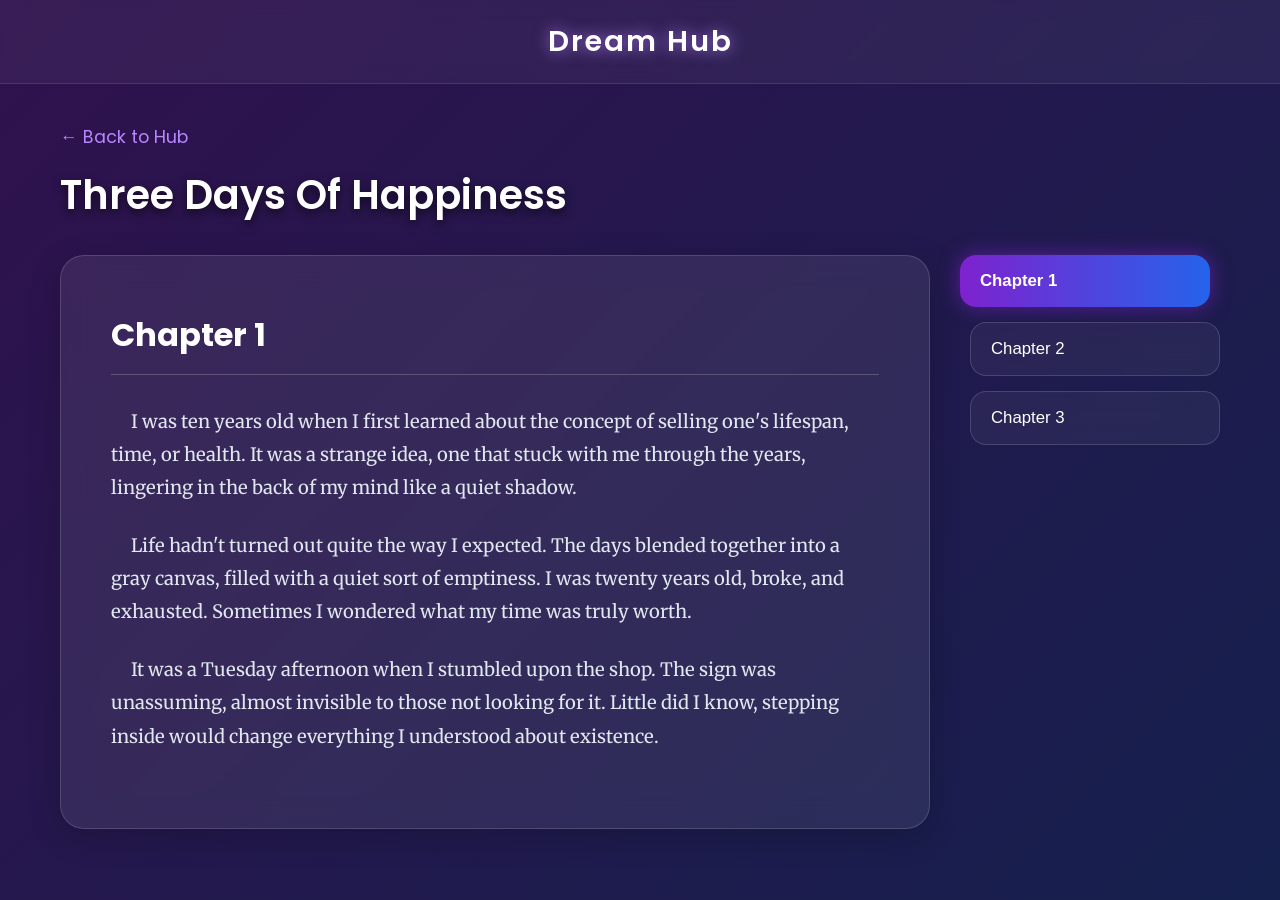
==== reader.html @ bf65afce "Add files via upload reader uploaded" ====
<!DOCTYPE html>
<html lang="en">
<head>
    <meta charset="UTF-8">
    <meta name="viewport" content="width=device-width, initial-scale=1.0">
    <title>Reader - Dream Hub</title>
    <!-- Link to external CSS file -->
    <link rel="stylesheet" href="reader.css">
</head>
<body>
    <!-- Background layers from Dream Hub -->
    <div class="background"></div>
    <div class="rain-container" id="rain-container"></div>

    <!-- Navigation Bar -->
    <nav class="navbar">
        <div class="logo">Dream Hub</div>
    </nav>

    <!-- Main Reader Area -->
    <main class="reader-container">
        <!-- Header Section -->
        <header class="reader-header">
            <a href="index.html" class="back-btn">← Back to Hub</a>
            <h1 class="book-title">Three Days Of Happiness</h1>
        </header>

        <!-- Content and Sidebar -->
        <div class="content-wrapper">
            <!-- Glassmorphic Reading Card -->
            <article class="reading-card">
                <div id="chapter-content">
                    <!-- Chapter text will be injected here by JavaScript -->
                </div>
            </article>

            <!-- Vertical Chapter Selector -->
            <aside class="chapter-selector">
                <button class="chapter-btn active" data-chapter="1">Chapter 1</button>
                <button class="chapter-btn" data-chapter="2">Chapter 2</button>
                <button class="chapter-btn" data-chapter="3">Chapter 3</button>
            </aside>
        </div>
    </main>

    <!-- Link to external JS file -->
    <script src="reader.js"></script>
</body>
</html>
---- reader.css ----
/* Import Fonts: Poppins for UI, Merriweather for cozy reading */
@import url('https://fonts.googleapis.com/css2?family=Poppins:wght@300;400;600&family=Merriweather:wght@300;400;700&display=swap');

/* Global Reset */
* {
    margin: 0;
    padding: 0;
    box-sizing: border-box;
}

body {
    background-color: #0b0710;
    color: #ffffff;
    font-family: 'Poppins', sans-serif;
    overflow-x: hidden;
    position: relative;
    min-height: 100vh;
    display: flex;
    flex-direction: column;
}

/* Background & Dreamy Aesthetic */
.background {
    position: fixed;
    top: 0; left: 0; width: 100%; height: 100%;
    background: #1a1025; /* Fallback solid color */
    z-index: -2;
}

body::before {
    content: '';
    position: fixed;
    top: 0; left: 0; width: 100%; height: 100%;
    background: linear-gradient(135deg, rgba(62, 18, 104, 0.6) 0%, rgba(18, 43, 104, 0.6) 100%);
    z-index: -1;
}

/* Rain container (retained for atmosphere, optional to add JS rain) */
.rain-container {
    position: fixed;
    top: 0; left: 0; width: 100%; height: 100%;
    pointer-events: none;
    z-index: 0;
}

/* Navigation */
.navbar {
    padding: 20px 40px;
    display: flex;
    justify-content: center;
    background: rgba(255, 255, 255, 0.05);
    backdrop-filter: blur(10px);
    -webkit-backdrop-filter: blur(10px);
    border-bottom: 1px solid rgba(255, 255, 255, 0.1);
    position: sticky;
    top: 0;
    z-index: 10;
}

.logo {
    font-size: 1.8rem;
    font-weight: 600;
    letter-spacing: 2px;
    text-shadow: 0 0 15px rgba(184, 134, 255, 0.8);
}

/* Reader Layout */
.reader-container {
    flex: 1;
    max-width: 1200px;
    margin: 0 auto;
    padding: 40px 20px;
    width: 100%;
    display: flex;
    flex-direction: column;
    z-index: 1;
    position: relative;
}

.reader-header {
    margin-bottom: 30px;
}

.back-btn {
    display: inline-block;
    color: #b886ff;
    text-decoration: none;
    font-size: 1.1rem;
    margin-bottom: 15px;
    transition: text-shadow 0.3s ease;
}

.back-btn:hover {
    text-shadow: 0 0 10px rgba(184, 134, 255, 0.8);
}

.book-title {
    font-size: 2.5rem;
    font-weight: 600;
    text-shadow: 0 4px 10px rgba(0,0,0,0.6);
}

/* Main Content Area */
.content-wrapper {
    display: flex;
    gap: 40px;
    align-items: flex-start;
}

/* Glassmorphic Reading Card */
.reading-card {
    flex: 1; /* Takes up remaining space */
    background: rgba(255, 255, 255, 0.08);
    backdrop-filter: blur(16px);
    -webkit-backdrop-filter: blur(16px);
    border: 1px solid rgba(255, 255, 255, 0.15);
    border-radius: 24px;
    padding: 50px;
    box-shadow: 0 8px 32px rgba(0, 0, 0, 0.2);
    min-height: 60vh;
}

/* Typography for Reading */
#chapter-content {
    font-family: 'Merriweather', serif; /* Serif font for comfortable reading */
    font-size: 1.15rem;
    line-height: 1.8;
    color: #e2e8f0;
    transition: opacity 0.3s ease-in-out;
}

#chapter-content h2 {
    font-family: 'Poppins', sans-serif;
    font-size: 2rem;
    margin-bottom: 30px;
    color: #ffffff;
    border-bottom: 1px solid rgba(255, 255, 255, 0.2);
    padding-bottom: 10px;
}

#chapter-content p {
    margin-bottom: 25px;
    text-indent: 20px; /* Classic novel feel */
}

/* Chapter Selector (Right Side) */
.chapter-selector {
    display: flex;
    flex-direction: column;
    gap: 15px;
    width: 250px;
    position: sticky;
    top: 100px; /* Stays in view while scrolling */
}

/* Transparent glass style for inactive */
.chapter-btn {
    background: rgba(255, 255, 255, 0.05);
    backdrop-filter: blur(10px);
    -webkit-backdrop-filter: blur(10px);
    border: 1px solid rgba(255, 255, 255, 0.15);
    border-radius: 16px;
    padding: 16px 20px;
    color: #fff;
    font-size: 1.05rem;
    text-align: left;
    cursor: pointer;
    transition: all 0.3s ease;
}

.chapter-btn:hover {
    background: rgba(255, 255, 255, 0.12);
    transform: translateX(-5px);
}

/* Glowing blue-purple gradient for active */
.chapter-btn.active {
    background: linear-gradient(90deg, #7e22ce, #2563eb);
    border: none;
    box-shadow: 0 0 20px rgba(126, 34, 206, 0.6);
    font-weight: 600;
    transform: translateX(-10px);
}

/* Mobile Responsive Layout */
@media (max-width: 900px) {
    .content-wrapper {
        flex-direction: column; /* Stacks vertically */
    }
    
    .chapter-selector {
        width: 100%;
        position: static;
        flex-direction: row;
        flex-wrap: wrap;
        justify-content: center;
        order: 2; /* Moves chapters below the reading text */
        margin-top: 20px;
    }
    
    .chapter-btn {
        flex: 1;
        min-width: 120px;
        text-align: center;
    }
    
    .chapter-btn:hover, .chapter-btn.active {
        transform: translateY(-5px); /* Vertical pop instead of horizontal on mobile */
    }
    
    .reading-card {
        padding: 30px 20px;
        order: 1; /* Keeps reading text above chapters */
    }
    
    .book-title {
        font-size: 2rem;
    }
}
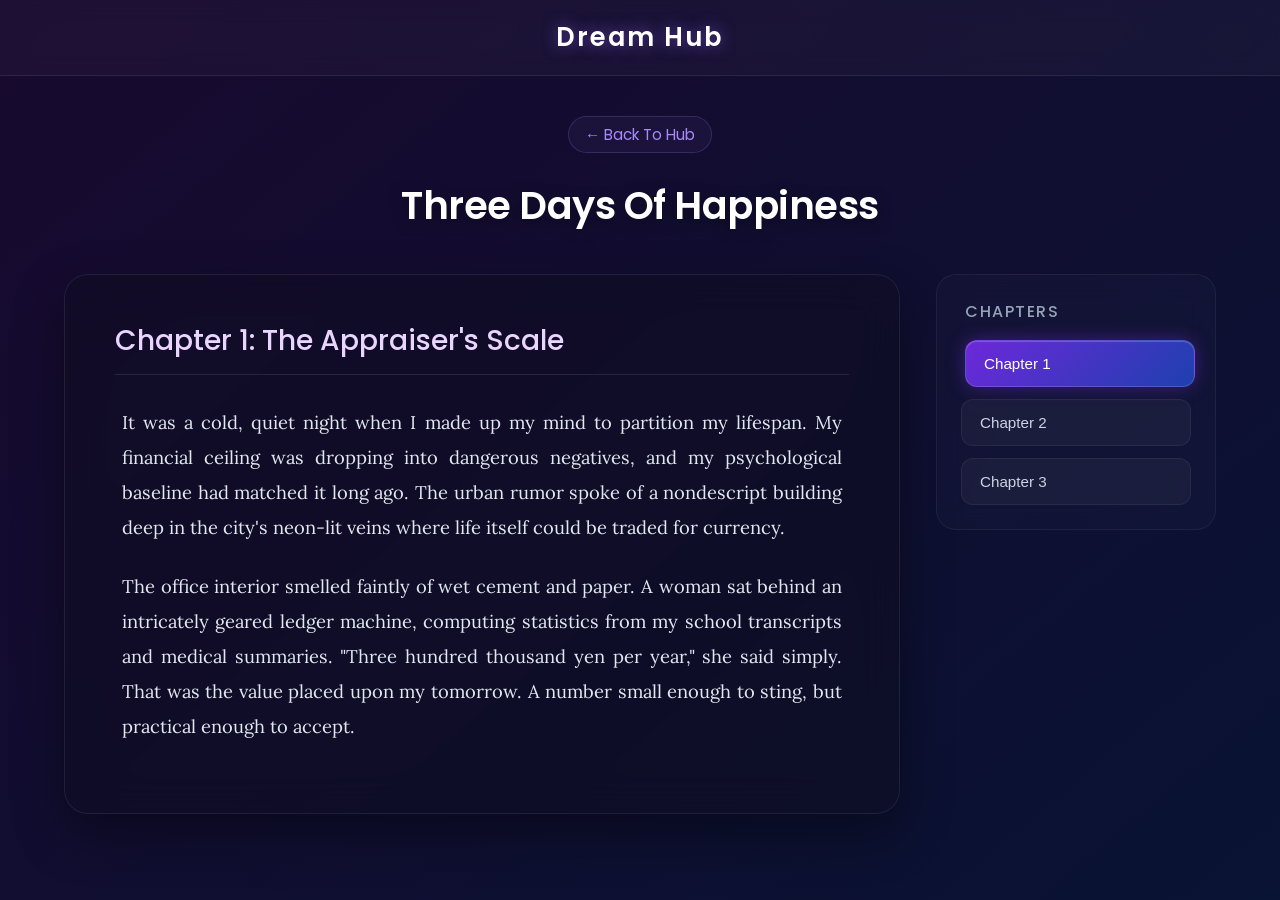
==== commit e7cce095: "Add files via upload Replacing OLD" ====
--- a/reader.html
+++ b/reader.html
@@ -3,47 +3,52 @@
 <head>
     <meta charset="UTF-8">
     <meta name="viewport" content="width=device-width, initial-scale=1.0">
-    <title>Reader - Dream Hub</title>
-    <!-- Link to external CSS file -->
+    <title>Dream Hub - Reader</title>
+    <!-- Link to external CSS file for the reader page -->
     <link rel="stylesheet" href="reader.css">
 </head>
 <body>
-    <!-- Background layers from Dream Hub -->
-    <div class="background"></div>
-    <div class="rain-container" id="rain-container"></div>
+    <!-- Immersive full-screen background image and rain layers -->
+    <div class="background-overlay"></div>
+    <div class="rain-container" id="rain-layer"></div>
 
-    <!-- Navigation Bar -->
-    <nav class="navbar">
+    <!-- Top Header: Translucent glassmorphism navbar matching homepage -->
+    <header class="navbar">
         <div class="logo">Dream Hub</div>
-    </nav>
+    </header>
 
-    <!-- Main Reader Area -->
-    <main class="reader-container">
-        <!-- Header Section -->
-        <header class="reader-header">
-            <a href="index.html" class="back-btn">← Back to Hub</a>
-            <h1 class="book-title">Three Days Of Happiness</h1>
-        </header>
+    <!-- Main Reader Wrapper Container -->
+    <main class="reader-wrapper">
+        
+        <!-- Navigation back mechanism and centralized Book Title display -->
+        <section class="book-header">
+            <a href="index.html" class="back-link">← Back To Hub</a>
+            <h1 id="book-title" class="book-title">Loading Book...</h1>
+        </section>
 
-        <!-- Content and Sidebar -->
-        <div class="content-wrapper">
-            <!-- Glassmorphic Reading Card -->
-            <article class="reading-card">
-                <div id="chapter-content">
-                    <!-- Chapter text will be injected here by JavaScript -->
+        <!-- Two-column responsive interface layout -->
+        <div class="reader-layout">
+            
+            <!-- Large glassmorphic reading content area (Left Column on Desktop) -->
+            <article class="reading-area">
+                <h2 id="chapter-title" class="chapter-title"></h2>
+                <div id="chapter-text" class="chapter-text">
+                    <!-- Dynamic reader content injected via reader.js -->
                 </div>
             </article>
 
-            <!-- Vertical Chapter Selector -->
-            <aside class="chapter-selector">
-                <button class="chapter-btn active" data-chapter="1">Chapter 1</button>
-                <button class="chapter-btn" data-chapter="2">Chapter 2</button>
-                <button class="chapter-btn" data-chapter="3">Chapter 3</button>
+            <!-- Vertical Chapter Selector System (Right Column on Desktop, drops below on Mobile) -->
+            <aside class="chapter-sidebar">
+                <h3 class="sidebar-heading">Chapters</h3>
+                <nav class="chapter-navigation" id="chapter-buttons-container">
+                    <!-- Interactive chapter items dynamically built via reader.js -->
+                </nav>
             </aside>
+
         </div>
     </main>
 
-    <!-- Link to external JS file -->
+    <!-- Link to external functional JavaScript file -->
     <script src="reader.js"></script>
 </body>
 </html>
--- a/reader.css
+++ b/reader.css
@@ -1,7 +1,12 @@
-/* Import Fonts: Poppins for UI, Merriweather for cozy reading */
-@import url('https://fonts.googleapis.com/css2?family=Poppins:wght@300;400;600&family=Merriweather:wght@300;400;700&display=swap');
-
-/* Global Reset */
+/* ==========================================================================
+   Dream Hub - Reader System Stylesheet
+   Theme: Cozy rainy night, purple/blue dreamy aesthetic with soft glassmorphism
+   ========================================================================== */
+
+/* Import high-readability font pairs: Poppins for UI, Lora for deep reading comfort */
+@import url('https://fonts.googleapis.com/css2?family=Lora:ital,wght@0,400;0,500;1,400&family=Poppins:wght@300;400;500;600&display=swap');
+
+/* Global Resets */
 * {
     margin: 0;
     padding: 0;
@@ -9,211 +14,277 @@
 }
 
 body {
-    background-color: #0b0710;
-    color: #ffffff;
+    background-color: #080511;
+    color: #f1f5f9;
     font-family: 'Poppins', sans-serif;
+    min-height: 100vh;
     overflow-x: hidden;
     position: relative;
-    min-height: 100vh;
-    display: flex;
-    flex-direction: column;
-}
-
-/* Background & Dreamy Aesthetic */
-.background {
+}
+
+/* --- Atmospheric Full-Screen Background & Rain --- */
+.background-overlay {
     position: fixed;
-    top: 0; left: 0; width: 100%; height: 100%;
-    background: #1a1025; /* Fallback solid color */
+    top: 0;
+    left: 0;
+    width: 100vw;
+    height: 100vh;
+    background: #080511 url('assets/bg.jpg') no-repeat center center/cover;
+    opacity: 0.35;
     z-index: -2;
 }
 
+/* Purple-Blue night tint overlay layer */
 body::before {
     content: '';
     position: fixed;
-    top: 0; left: 0; width: 100%; height: 100%;
-    background: linear-gradient(135deg, rgba(62, 18, 104, 0.6) 0%, rgba(18, 43, 104, 0.6) 100%);
+    top: 0;
+    left: 0;
+    width: 100vw;
+    height: 100vh;
+    background: linear-gradient(140deg, rgba(30, 12, 58, 0.75) 0%, rgba(10, 25, 64, 0.75) 100%);
     z-index: -1;
-}
-
-/* Rain container (retained for atmosphere, optional to add JS rain) */
+    pointer-events: none;
+}
+
 .rain-container {
     position: fixed;
-    top: 0; left: 0; width: 100%; height: 100%;
+    top: 0;
+    left: 0;
+    width: 100%;
+    height: 100%;
     pointer-events: none;
     z-index: 0;
-}
-
-/* Navigation */
+    overflow: hidden;
+}
+
+/* Individual raindrop node style */
+.raindrop {
+    position: absolute;
+    bottom: 100%;
+    width: 1.5px;
+    height: 70px;
+    background: linear-gradient(transparent, rgba(165, 180, 252, 0.4));
+    animation: dropFall linear infinite;
+}
+
+@keyframes dropFall {
+    0% { transform: translateY(0); }
+    100% { transform: translateY(115vh); }
+}
+
+/* --- Top Header Configuration --- */
 .navbar {
-    padding: 20px 40px;
-    display: flex;
-    justify-content: center;
-    background: rgba(255, 255, 255, 0.05);
-    backdrop-filter: blur(10px);
-    -webkit-backdrop-filter: blur(10px);
-    border-bottom: 1px solid rgba(255, 255, 255, 0.1);
-    position: sticky;
-    top: 0;
+    width: 100%;
+    padding: 18px 40px;
+    text-align: center;
+    background: rgba(255, 255, 255, 0.03);
+    backdrop-filter: blur(12px);
+    -webkit-backdrop-filter: blur(12px);
+    border-bottom: 1px solid rgba(255, 255, 255, 0.08);
+    position: relative;
     z-index: 10;
 }
 
 .logo {
-    font-size: 1.8rem;
+    font-size: 1.6rem;
     font-weight: 600;
     letter-spacing: 2px;
-    text-shadow: 0 0 15px rgba(184, 134, 255, 0.8);
-}
-
-/* Reader Layout */
-.reader-container {
-    flex: 1;
+    color: #ffffff;
+    text-shadow: 0 0 15px rgba(139, 92, 246, 0.6);
+}
+
+/* --- Content Wrapper & Header --- */
+.reader-wrapper {
     max-width: 1200px;
     margin: 0 auto;
-    padding: 40px 20px;
-    width: 100%;
+    padding: 40px 24px;
+    position: relative;
+    z-index: 2;
+}
+
+.book-header {
+    text-align: center;
+    margin-bottom: 40px;
+}
+
+.back-link {
+    display: inline-block;
+    color: #a78bfa;
+    text-decoration: none;
+    font-weight: 400;
+    font-size: 0.95rem;
+    margin-bottom: 16px;
+    transition: all 0.3s ease;
+    border: 1px solid rgba(167, 139, 250, 0.2);
+    padding: 6px 16px;
+    border-radius: 20px;
+    background: rgba(167, 139, 250, 0.05);
+}
+
+.back-link:hover {
+    color: #ffffff;
+    background: rgba(167, 139, 250, 0.2);
+    box-shadow: 0 0 12px rgba(167, 139, 250, 0.4);
+    transform: translateY(-2px);
+}
+
+.book-title {
+    font-size: 2.4rem;
+    font-weight: 600;
+    color: #ffffff;
+    letter-spacing: -0.5px;
+    margin-top: 8px;
+    text-shadow: 0 4px 15px rgba(0, 0, 0, 0.4);
+}
+
+/* --- Grid/Flex Layout Split --- */
+.reader-layout {
+    display: flex;
+    gap: 36px;
+    align-items: flex-start;
+}
+
+/* --- High Comfort Glassmorphism Reading Card --- */
+.reading-area {
+    flex: 1;
+    background: rgba(15, 12, 30, 0.5);
+    backdrop-filter: blur(20px);
+    -webkit-backdrop-filter: blur(20px);
+    border: 1px solid rgba(255, 255, 255, 0.08);
+    border-radius: 24px;
+    padding: 45px 50px;
+    box-shadow: 0 20px 50px rgba(0, 0, 0, 0.4);
+}
+
+.chapter-title {
+    font-size: 1.75rem;
+    font-weight: 500;
+    color: #e9d5ff;
+    margin-bottom: 30px;
+    border-bottom: 1px solid rgba(255, 255, 255, 0.1);
+    padding-bottom: 12px;
+}
+
+/* Immersive reading typography specifications */
+.chapter-text {
+    font-family: 'Lora', serif;
+    font-size: 1.15rem;
+    line-height: 1.9;
+    color: #e2e8f0;
+    max-width: 720px; /* Limits running line-width to ensure optimal reading speed */
+    margin: 0 auto;
+}
+
+.chapter-text p {
+    margin-bottom: 24px;
+    text-align: justify;
+    text-justify: inter-word;
+}
+
+/* --- Chapter Sidebar Panel Layout --- */
+.chapter-sidebar {
+    width: 280px;
+    background: rgba(255, 255, 255, 0.02);
+    backdrop-filter: blur(14px);
+    -webkit-backdrop-filter: blur(14px);
+    border: 1px solid rgba(255, 255, 255, 0.06);
+    border-radius: 20px;
+    padding: 24px;
+    position: sticky;
+    top: 40px;
+}
+
+.sidebar-heading {
+    font-size: 1rem;
+    font-weight: 500;
+    text-transform: uppercase;
+    letter-spacing: 1.5px;
+    color: #94a3b8;
+    margin-bottom: 16px;
+    padding-left: 4px;
+}
+
+.chapter-navigation {
     display: flex;
     flex-direction: column;
-    z-index: 1;
-    position: relative;
-}
-
-.reader-header {
-    margin-bottom: 30px;
-}
-
-.back-btn {
-    display: inline-block;
-    color: #b886ff;
-    text-decoration: none;
-    font-size: 1.1rem;
-    margin-bottom: 15px;
-    transition: text-shadow 0.3s ease;
-}
-
-.back-btn:hover {
-    text-shadow: 0 0 10px rgba(184, 134, 255, 0.8);
-}
-
-.book-title {
-    font-size: 2.5rem;
-    font-weight: 600;
-    text-shadow: 0 4px 10px rgba(0,0,0,0.6);
-}
-
-/* Main Content Area */
-.content-wrapper {
-    display: flex;
-    gap: 40px;
-    align-items: flex-start;
-}
-
-/* Glassmorphic Reading Card */
-.reading-card {
-    flex: 1; /* Takes up remaining space */
-    background: rgba(255, 255, 255, 0.08);
-    backdrop-filter: blur(16px);
-    -webkit-backdrop-filter: blur(16px);
-    border: 1px solid rgba(255, 255, 255, 0.15);
-    border-radius: 24px;
-    padding: 50px;
-    box-shadow: 0 8px 32px rgba(0, 0, 0, 0.2);
-    min-height: 60vh;
-}
-
-/* Typography for Reading */
-#chapter-content {
-    font-family: 'Merriweather', serif; /* Serif font for comfortable reading */
-    font-size: 1.15rem;
-    line-height: 1.8;
-    color: #e2e8f0;
-    transition: opacity 0.3s ease-in-out;
-}
-
-#chapter-content h2 {
-    font-family: 'Poppins', sans-serif;
-    font-size: 2rem;
-    margin-bottom: 30px;
-    color: #ffffff;
-    border-bottom: 1px solid rgba(255, 255, 255, 0.2);
-    padding-bottom: 10px;
-}
-
-#chapter-content p {
-    margin-bottom: 25px;
-    text-indent: 20px; /* Classic novel feel */
-}
-
-/* Chapter Selector (Right Side) */
-.chapter-selector {
-    display: flex;
-    flex-direction: column;
-    gap: 15px;
-    width: 250px;
-    position: sticky;
-    top: 100px; /* Stays in view while scrolling */
-}
-
-/* Transparent glass style for inactive */
+    gap: 12px;
+}
+
+/* Individual Selector Elements */
 .chapter-btn {
-    background: rgba(255, 255, 255, 0.05);
-    backdrop-filter: blur(10px);
-    -webkit-backdrop-filter: blur(10px);
-    border: 1px solid rgba(255, 255, 255, 0.15);
-    border-radius: 16px;
-    padding: 16px 20px;
-    color: #fff;
-    font-size: 1.05rem;
+    width: 100%;
+    padding: 14px 18px;
+    background: rgba(255, 255, 255, 0.04);
+    border: 1px solid rgba(255, 255, 255, 0.06);
+    border-radius: 12px;
+    color: #cbd5e1;
+    font-size: 0.95rem;
+    font-weight: 400;
     text-align: left;
     cursor: pointer;
-    transition: all 0.3s ease;
+    transition: all 0.3s cubic-bezier(0.25, 0.8, 0.25, 1);
 }
 
 .chapter-btn:hover {
-    background: rgba(255, 255, 255, 0.12);
-    transform: translateX(-5px);
-}
-
-/* Glowing blue-purple gradient for active */
+    background: rgba(255, 255, 255, 0.1);
+    border-color: rgba(255, 255, 255, 0.2);
+    color: #ffffff;
+    transform: translateX(4px);
+}
+
+/* Active Glowing Purple-Blue Gradient State */
 .chapter-btn.active {
-    background: linear-gradient(90deg, #7e22ce, #2563eb);
-    border: none;
-    box-shadow: 0 0 20px rgba(126, 34, 206, 0.6);
-    font-weight: 600;
-    transform: translateX(-10px);
-}
-
-/* Mobile Responsive Layout */
-@media (max-width: 900px) {
-    .content-wrapper {
-        flex-direction: column; /* Stacks vertically */
-    }
-    
-    .chapter-selector {
+    background: linear-gradient(135deg, #6d28d9 0%, #1e40af 100%);
+    border: 1px solid rgba(255, 255, 255, 0.15);
+    color: #ffffff;
+    font-weight: 500;
+    box-shadow: 0 0 18px rgba(109, 40, 217, 0.45), inset 0 1px 1px rgba(255, 255, 255, 0.2);
+    transform: translateX(4px);
+}
+
+/* ==========================================================================
+   Mobile-First Optimization Overrides (Responsive Grid Changes)
+   ========================================================================== */
+@media (max-width: 992px) {
+    .reader-layout {
+        flex-direction: column;
+    }
+
+    .reading-area {
+        padding: 32px 24px;
+        width: 100%;
+    }
+
+    /* Shift side chapter navigation panels directly underneath reading frame */
+    .chapter-sidebar {
         width: 100%;
         position: static;
+        margin-top: 12px;
+    }
+
+    .chapter-navigation {
         flex-direction: row;
         flex-wrap: wrap;
-        justify-content: center;
-        order: 2; /* Moves chapters below the reading text */
-        margin-top: 20px;
+        gap: 10px;
+    }
+
+    .chapter-btn {
+        flex: 1 1 calc(50% - 10px);
+        text-align: center;
+    }
+
+    .chapter-btn:hover, .chapter-btn.active {
+        transform: translateY(-2px); /* Vertical adjustment behavior change for mobile horizontal components */
+    }
+}
+
+@media (max-width: 576px) {
+    .book-title {
+        font-size: 1.85rem;
     }
     
     .chapter-btn {
-        flex: 1;
-        min-width: 120px;
-        text-align: center;
-    }
-    
-    .chapter-btn:hover, .chapter-btn.active {
-        transform: translateY(-5px); /* Vertical pop instead of horizontal on mobile */
-    }
-    
-    .reading-card {
-        padding: 30px 20px;
-        order: 1; /* Keeps reading text above chapters */
-    }
-    
-    .book-title {
-        font-size: 2rem;
+        flex: 1 1 100%; /* Full screen span for dense layout components */
     }
 }
